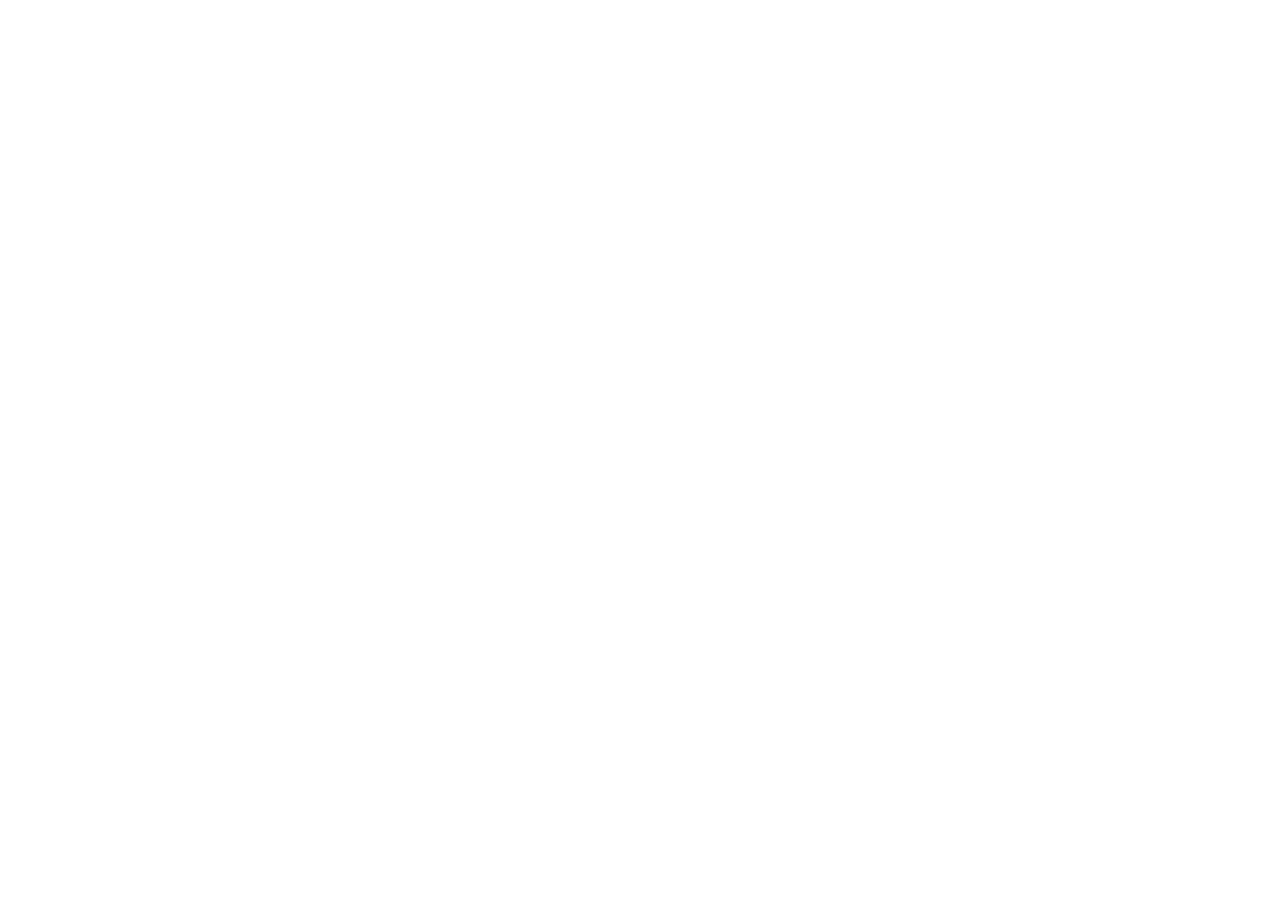
==== index.html @ 4579d7c6 "Set up folder structure, linked files and boilerplates" ====
<!DOCTYPE html>
<html lang="en">
	<head>
		<meta charset="UTF-8" />
		<meta name="viewport" content="width=device-width, initial-scale=1.0" />
		<script src="/scripts/myScript.js"></script>
		<link rel="stylesheet" href="/styles/myStyles.css" />
		<title>Home</title>
	</head>
	<body></body>
</html>
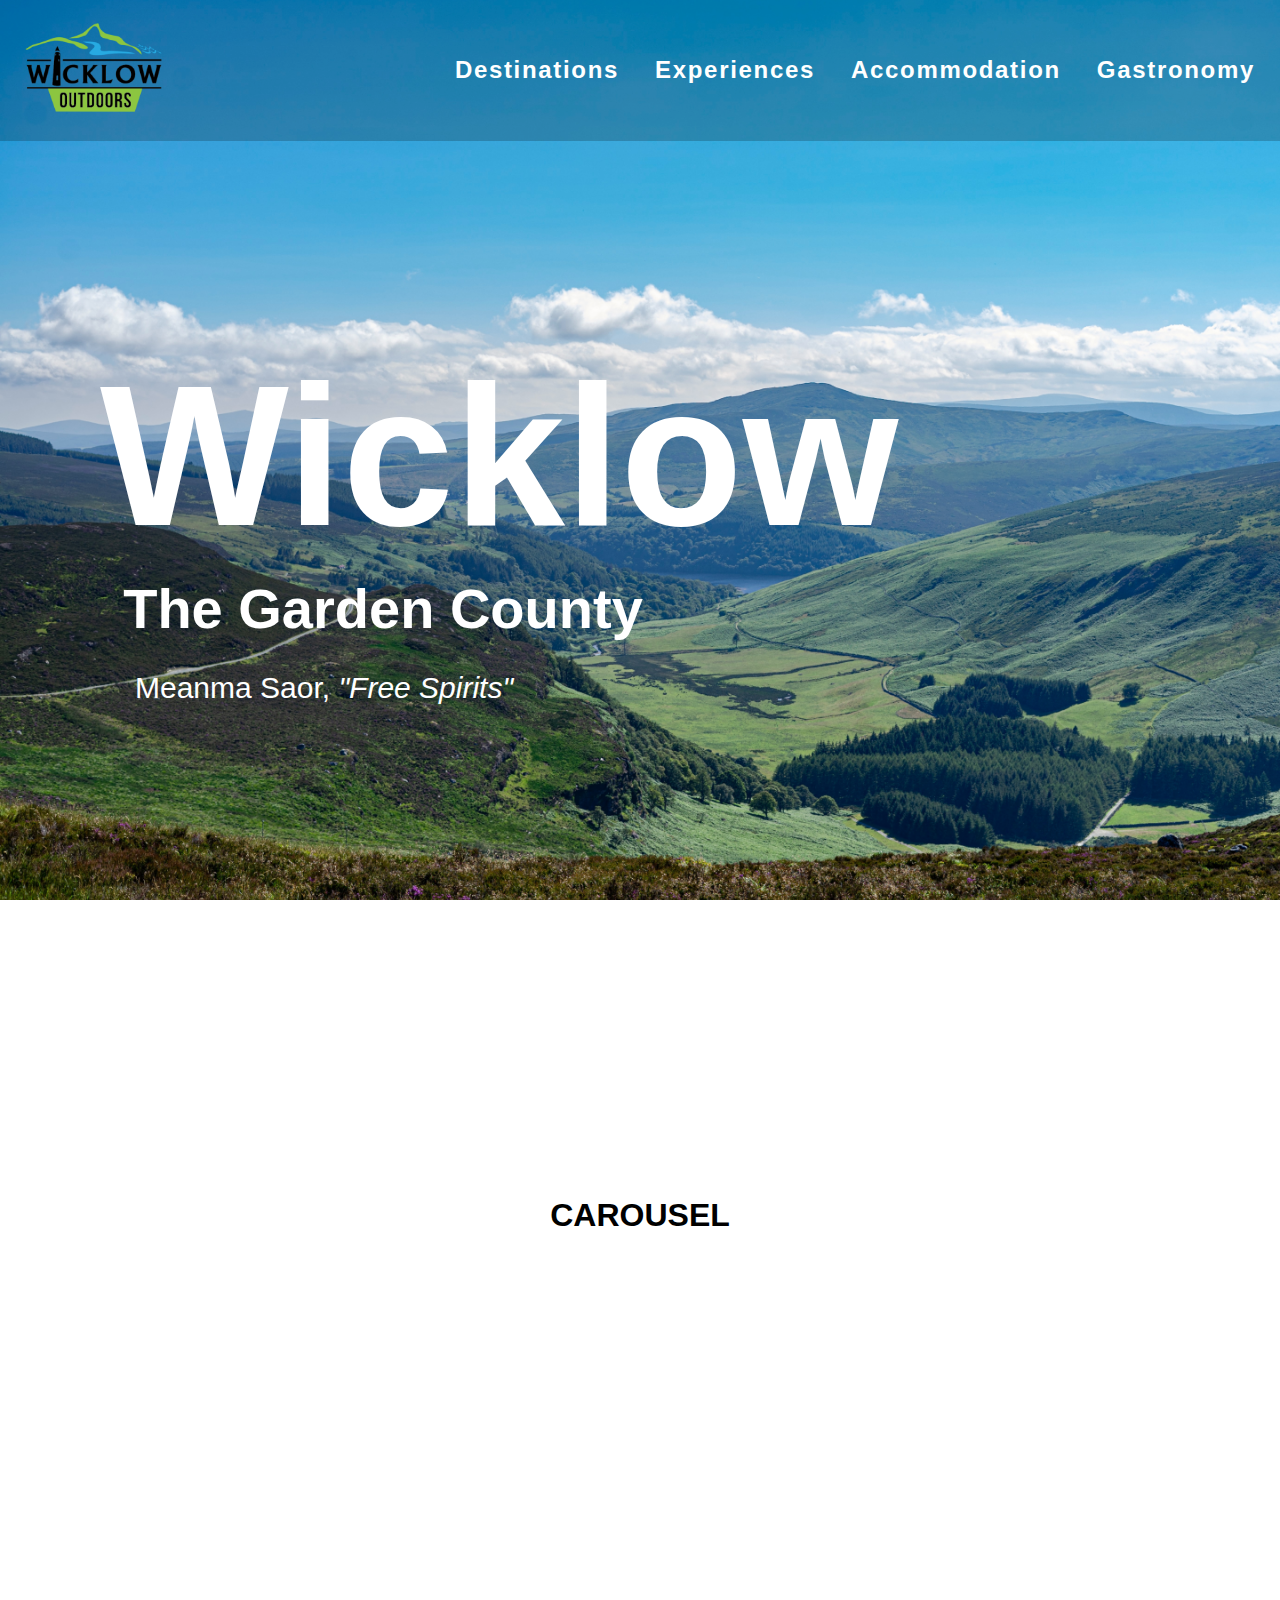
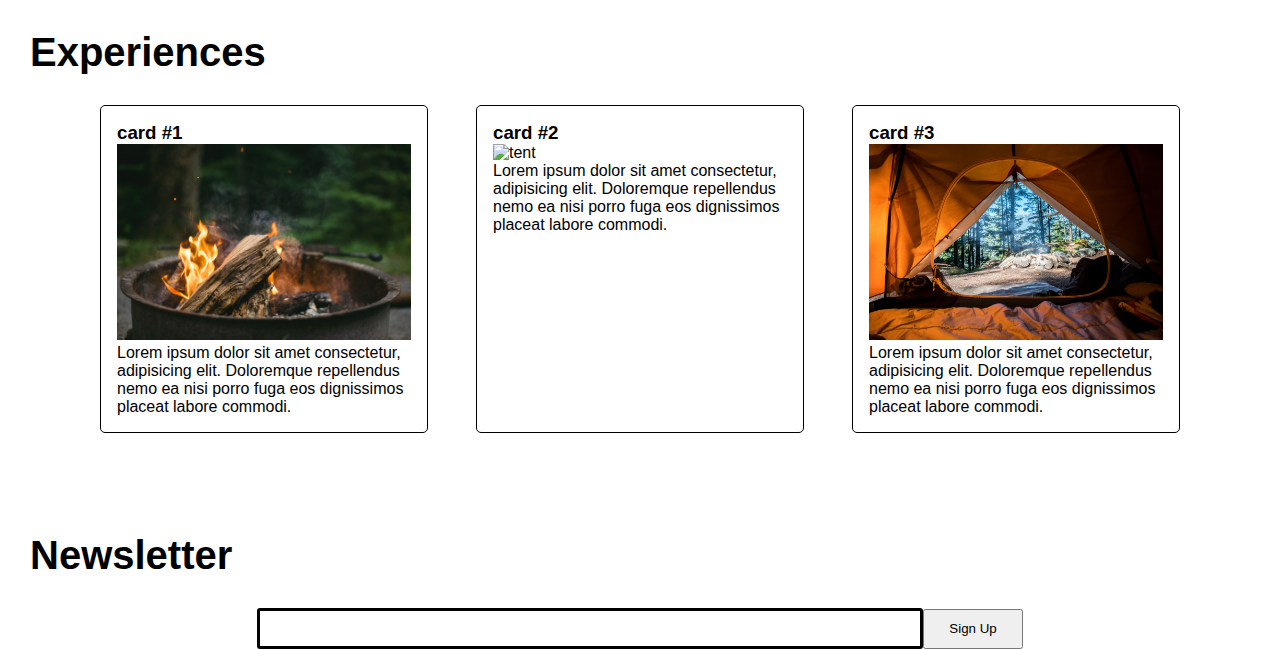
==== commit 839606fc: "added hero and navbar" ====
--- a/index.html
+++ b/index.html
@@ -1,11 +1,69 @@
 <!DOCTYPE html>
 <html lang="en">
-	<head>
-		<meta charset="UTF-8" />
-		<meta name="viewport" content="width=device-width, initial-scale=1.0" />
-		<script src="/scripts/myScript.js"></script>
-		<link rel="stylesheet" href="/styles/myStyles.css" />
-		<title>Home</title>
-	</head>
-	<body></body>
-</html>
+
+<head>
+	<meta charset="UTF-8" />
+	<meta name="viewport" content="width=device-width, initial-scale=1.0" />
+	<script src="/scripts/myScript.js"></script>
+	<link rel="stylesheet" href="/styles/myStyles.css" />
+	<title>Home</title>
+</head>
+
+<body>
+	<div class="hero-image">
+		<header>
+			<nav>
+				<div class="logo">
+					<a href="#"><img src="./images/logo.png" alt="logo"></a>
+				</div>
+				<ul>
+					<li><a href="destinations.html">Destinations</a></li>
+					<li><a href="experiences.html">Experiences</a></li>
+					<li><a href="accommodation.html">Accommodation</a></li>
+					<li><a href="gastronomy.html">Gastronomy</a></li>
+				</ul>
+			</nav>
+
+		</header>
+		<h1 class="wicklow-large">Wicklow</h1>
+		<h2 class="garden-county">The Garden County</h2>
+		<p class="free-spirits">Meanma Saor, <em>"Free Spirits"</em></p>
+	</div>
+
+	<div id="carousel" class="carousel">
+
+		<h1>CAROUSEL</h1>
+	</div>
+	<div id="experiences">
+		<h3>Experiences</h3>
+		<div class="container">
+			<div class="card">
+				<h3>card #1</h3>
+				<img src="./images/fire.jpg" alt="tent" class="card-img">
+				<p>Lorem ipsum dolor sit amet consectetur, adipisicing elit. Doloremque repellendus nemo ea nisi porro
+					fuga eos dignissimos placeat labore commodi.</p>
+			</div>
+			<div class="card">
+				<h3>card #2</h3>
+				<img src="./images/trees.jpg" alt="tent" class="card-img">
+				<p>Lorem ipsum dolor sit amet consectetur, adipisicing elit. Doloremque repellendus nemo ea nisi porro
+					fuga eos dignissimos placeat labore commodi.</p>
+			</div>
+			<div class="card">
+				<h3>card #3</h3>
+				<img src="./images/tent.jpg" alt="tent" class="card-img">
+				<p>Lorem ipsum dolor sit amet consectetur, adipisicing elit. Doloremque repellendus nemo ea nisi porro
+					fuga eos dignissimos placeat labore commodi.</p>
+			</div>
+		</div>
+	</div>
+	<div id="newsletter">
+		<h3>Newsletter</h3>
+		<div class="newsletter-input">
+			<input type="text">
+			<button class="newsletter-btn">Sign Up</button>
+		</div>
+	</div>
+</body>
+
+</html>--- a/styles/myStyles.css
+++ b/styles/myStyles.css
@@ -0,0 +1,253 @@
+* {
+    padding: 0;
+    margin: 0;
+    font-family: Arial, Helvetica, sans-serif;
+    box-sizing: boarder-box;
+}
+
+/* **** Global styles **** */
+a {
+    text-decoration: none;
+}
+
+.red {
+    color: red;
+}
+
+/* **** NAVIGATION BAR **** */
+
+.hero-image {
+    background: url("../images/hero.png");
+    height: 100vh;
+    background-size: cover;
+    background-position: center;
+}
+
+header {
+    width: 100%;
+    /* padding: 1.5em 0 1.5em; */
+    background: rgba(0, 0, 0, 0.2);
+}
+
+nav {
+    display: flex;
+    align-items: center;
+}
+
+.logo img {
+    width: 9.375em;
+
+}
+
+.logo {
+    flex: 1;
+    padding: 1.25em 1.25em;
+}
+
+nav>ul {
+    display: flex;
+    justify-content: flex-end;
+    padding-right: 1.5625em;
+    list-style: none;
+    gap: 2.25em;
+}
+
+nav>ul>li>a {
+    font-size: 1.5em;
+    color: #fff;
+    font-weight: 600;
+    letter-spacing: 0.07em;
+}
+
+nav>ul>li>a:hover {
+    font-size: 1.7em;
+    color: #fff;
+    font-weight: 600;
+    letter-spacing: 0.07em;
+    transition: 0.5s;
+    transform: scale(1.2);
+}
+
+/* **** NAVIGATION BAR **** */
+/* **** HERO TEXT **** */
+.wicklow-large {
+    margin-top: 01em;
+    margin-left: 0.5em;
+    font-size: 12.5em;
+    color: #fff;
+}
+
+.garden-county {
+    margin-top: 0.1em;
+    margin-left: 2.2em;
+    font-size: 3.5em;
+    color: #fff;
+}
+
+.free-spirits {
+    margin-top: 1em;
+    margin-left: 4.5em;
+    font-size: 1.875em;
+    color: #fff;
+}
+
+/* **** HERO TEXT **** */
+/* **** CAROUSEL **** */
+.carousel {
+    display: flex;
+    justify-content: center;
+    align-items: center;
+    height: 70vh;
+}
+
+/* **** experiences **** */
+
+#experiences>h3 {
+    margin-top: 100px;
+    margin-left: 30px;
+    margin-bottom: 30px;
+    font-size: 40px;
+}
+
+.container {
+    display: grid;
+    grid-template-columns: repeat(3, 1fr);
+    grid-auto-rows: auto;
+    grid-gap: 3rem;
+    margin-left: 100px;
+    margin-right: 100px;
+}
+
+.cards {
+    margin: 0 1.25em;
+}
+
+.card {
+    border: 1px solid #000;
+    border-radius: 5px;
+    padding: 1rem;
+}
+
+.card-img {
+    width: 100%;
+
+}
+
+/* **** experiences **** */
+/* **** NEWS LETTER **** */
+
+#newsletter>h3 {
+    margin-top: 100px;
+    margin-left: 30px;
+    margin-bottom: 30px;
+    font-size: 40px;
+
+}
+
+.newsletter-input {
+    display: flex;
+    justify-content: center;
+    align-items: center;
+}
+
+.newsletter-input input {
+    width: 50vw;
+    padding: 10px;
+    border: 3px solid #000;
+    border-radius: 3px;
+}
+
+.newsletter-btn {
+    height: 40px;
+    width: 100px;
+}
+
+/* **** NEWS LETTER **** */
+
+/* **** CAROUSEL **** */
+#carousel>img {
+    max-width: 100%;
+}
+
+.carousel-wrap {
+    position: relative;
+}
+
+.carousel-inner {
+    width: 100%;
+    text-align: center;
+    position: relative;
+    padding: 0;
+    margin: 0;
+}
+
+.carousel-inner .slide {
+    transition: all 0.2s;
+    position: absolute;
+    top: 0;
+    left: 0;
+    right: 0;
+    z-index: 0;
+    text-align: center;
+    padding: 0;
+    transition: all 0.2s ease-in;
+    opacity: 0;
+    visibility: hidden;
+}
+
+.carousel-inner .slide.active {
+    display: block;
+    position: relative;
+    top: unset;
+    left: unset;
+    right: unset;
+    z-index: 1;
+    opacity: 1;
+    visibility: visible;
+}
+
+.next-previous-navigation {
+    display: flex;
+    position: absolute;
+    top: calc(50% - 40px);
+    left: 0;
+    right: 0;
+    z-index: 999999;
+    font-size: 2rem;
+    line-height: 1;
+    user-select: none;
+}
+
+.next-previous-navigation .next,
+.next-previous-navigation .previous {
+    cursor: pointer;
+    padding: 20px 10px;
+    color: #fff;
+}
+
+.next-previous-navigation .next {
+    margin-left: auto;
+}
+
+.next-previous-navigation .previous {
+    margin-right: auto;
+}
+
+.next-previous-navigation .next,
+.next-previous-navigation .previous {
+    width: auto;
+    height: 18px;
+    stroke-width: 1.5px;
+    stroke: currentColor;
+}
+
+.next-previous-navigation .next svg,
+.next-previous-navigation .previous svg {
+    width: auto;
+    height: 35px;
+    stroke-width: 2.5px;
+    stroke: #fff;
+    fill: #fff;
+}
+
+/* **** CAROUSEL **** */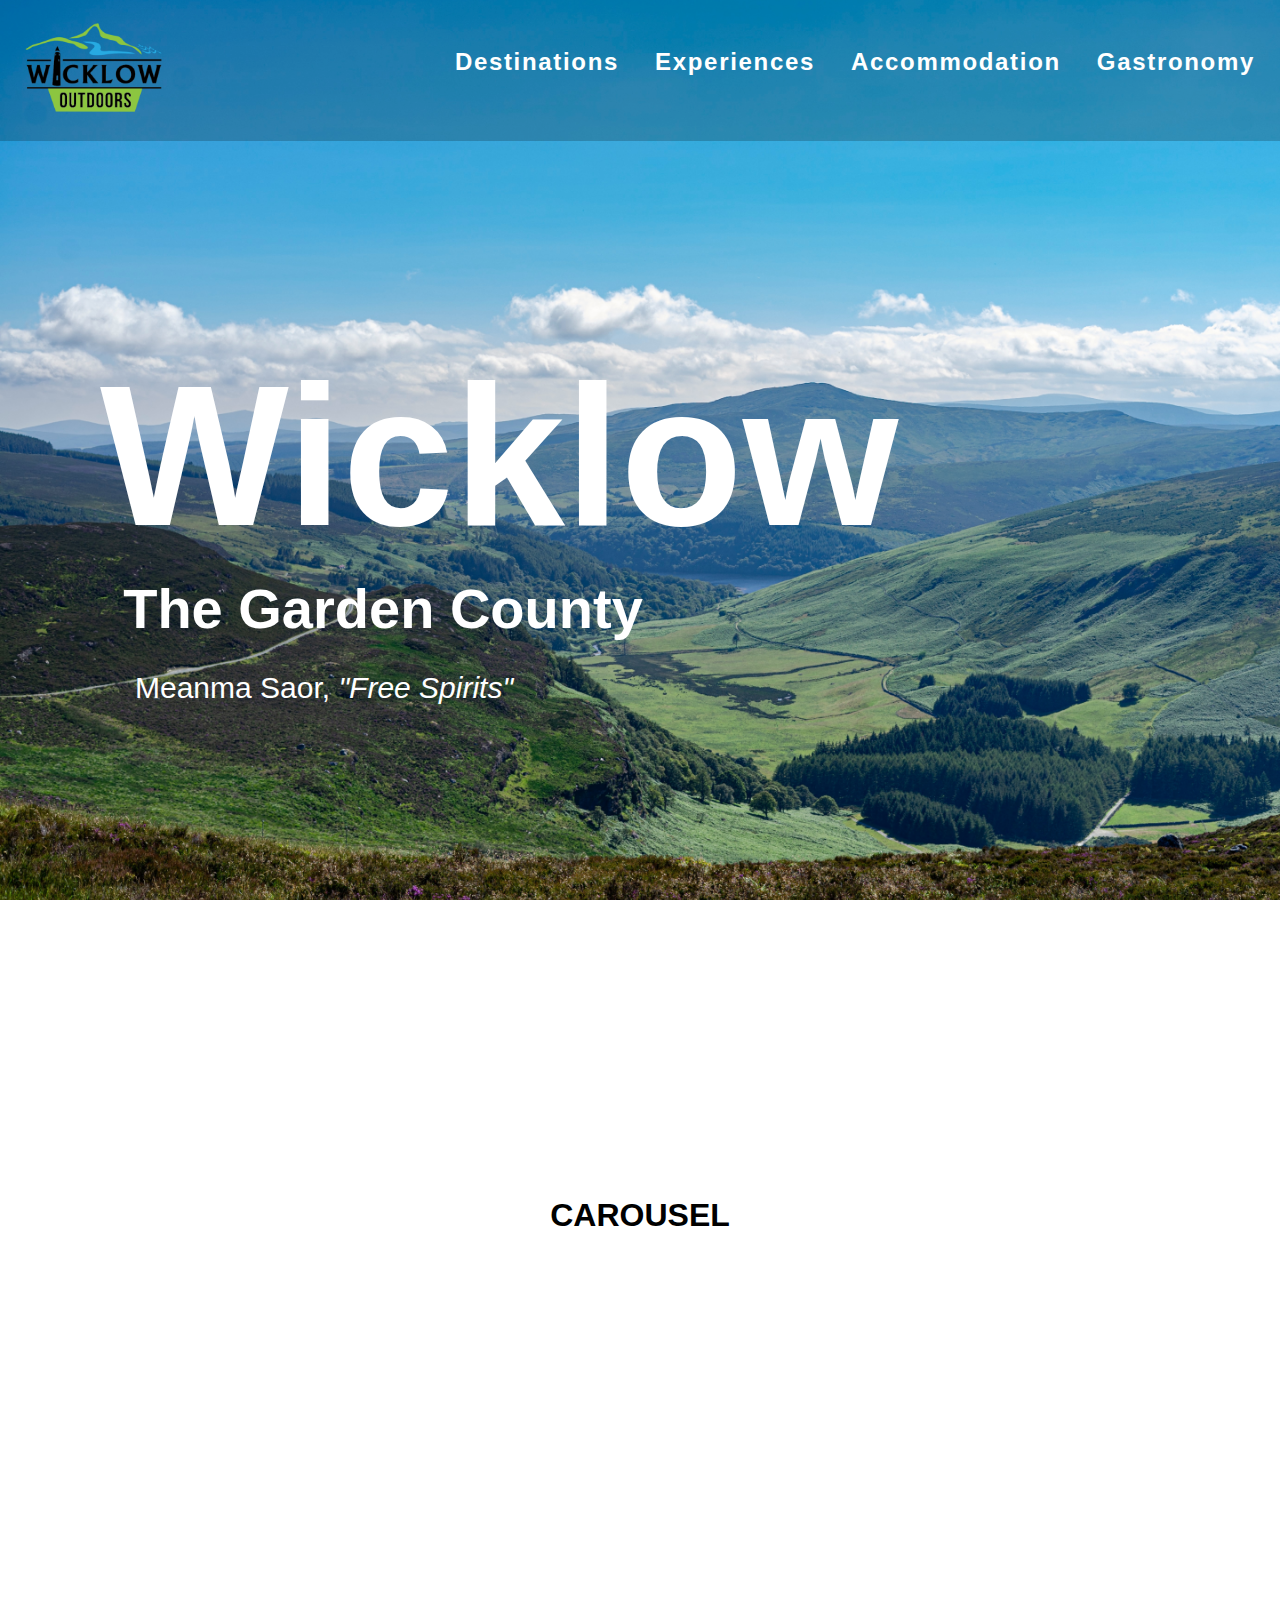
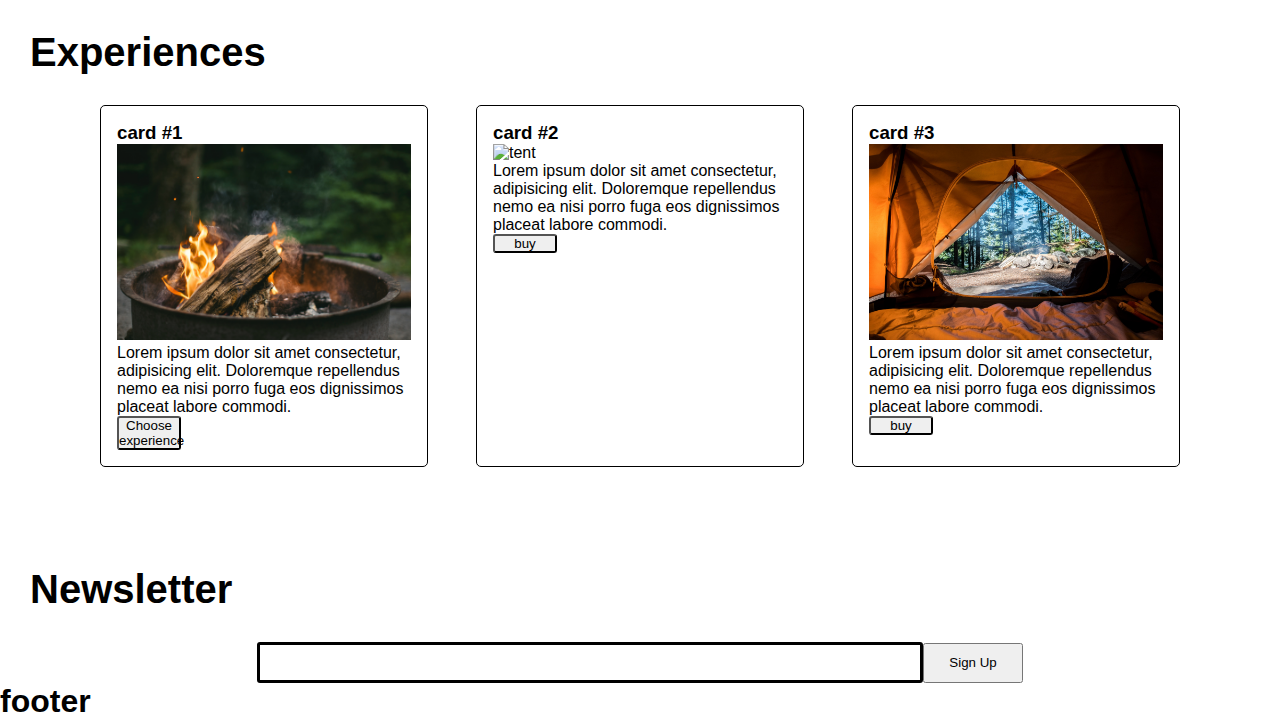
==== commit 40d74d3e: "classwork" ====
--- a/index.html
+++ b/index.html
@@ -42,18 +42,21 @@
 				<img src="./images/fire.jpg" alt="tent" class="card-img">
 				<p>Lorem ipsum dolor sit amet consectetur, adipisicing elit. Doloremque repellendus nemo ea nisi porro
 					fuga eos dignissimos placeat labore commodi.</p>
+				<button class="exp-btn">Choose experience</button>
 			</div>
 			<div class="card">
 				<h3>card #2</h3>
 				<img src="./images/trees.jpg" alt="tent" class="card-img">
 				<p>Lorem ipsum dolor sit amet consectetur, adipisicing elit. Doloremque repellendus nemo ea nisi porro
 					fuga eos dignissimos placeat labore commodi.</p>
+				<button class="exp-btn">buy</button>
 			</div>
 			<div class="card">
 				<h3>card #3</h3>
 				<img src="./images/tent.jpg" alt="tent" class="card-img">
 				<p>Lorem ipsum dolor sit amet consectetur, adipisicing elit. Doloremque repellendus nemo ea nisi porro
 					fuga eos dignissimos placeat labore commodi.</p>
+				<button class="exp-btn">buy</button>
 			</div>
 		</div>
 	</div>
@@ -64,6 +67,9 @@
 			<button class="newsletter-btn">Sign Up</button>
 		</div>
 	</div>
+	<div id="footer">
+		<h1>footer</h1>
+	</div>
 </body>
 
 </html>--- a/styles/myStyles.css
+++ b/styles/myStyles.css
@@ -57,16 +57,30 @@
     color: #fff;
     font-weight: 600;
     letter-spacing: 0.07em;
-}
-
-nav>ul>li>a:hover {
-    font-size: 1.7em;
-    color: #fff;
-    font-weight: 600;
-    letter-spacing: 0.07em;
-    transition: 0.5s;
-    transform: scale(1.2);
-}
+    display: inline-block;
+    position: relative;
+    padding-bottom: 0.7em;
+}
+
+nav>ul>li>a::before {
+    transition: 300ms;
+    height: 5px;
+    content: "";
+    position: absolute;
+    background-color: #fff;
+}
+
+nav>ul>li>a::before {
+    width: 0%;
+    bottom: 10%;
+}
+
+nav>ul>li>a:hover::before {
+    width: 100%;
+}
+
+
+
 
 /* **** NAVIGATION BAR **** */
 /* **** HERO TEXT **** */
@@ -132,6 +146,15 @@
     width: 100%;
 
 }
+
+.exp-btn {
+    color: #000;
+    width: 5vw;
+    border-radius: 3px;
+    text-align: center;
+    text-decoration: none;
+}
+
 
 /* **** experiences **** */
 /* **** NEWS LETTER **** */
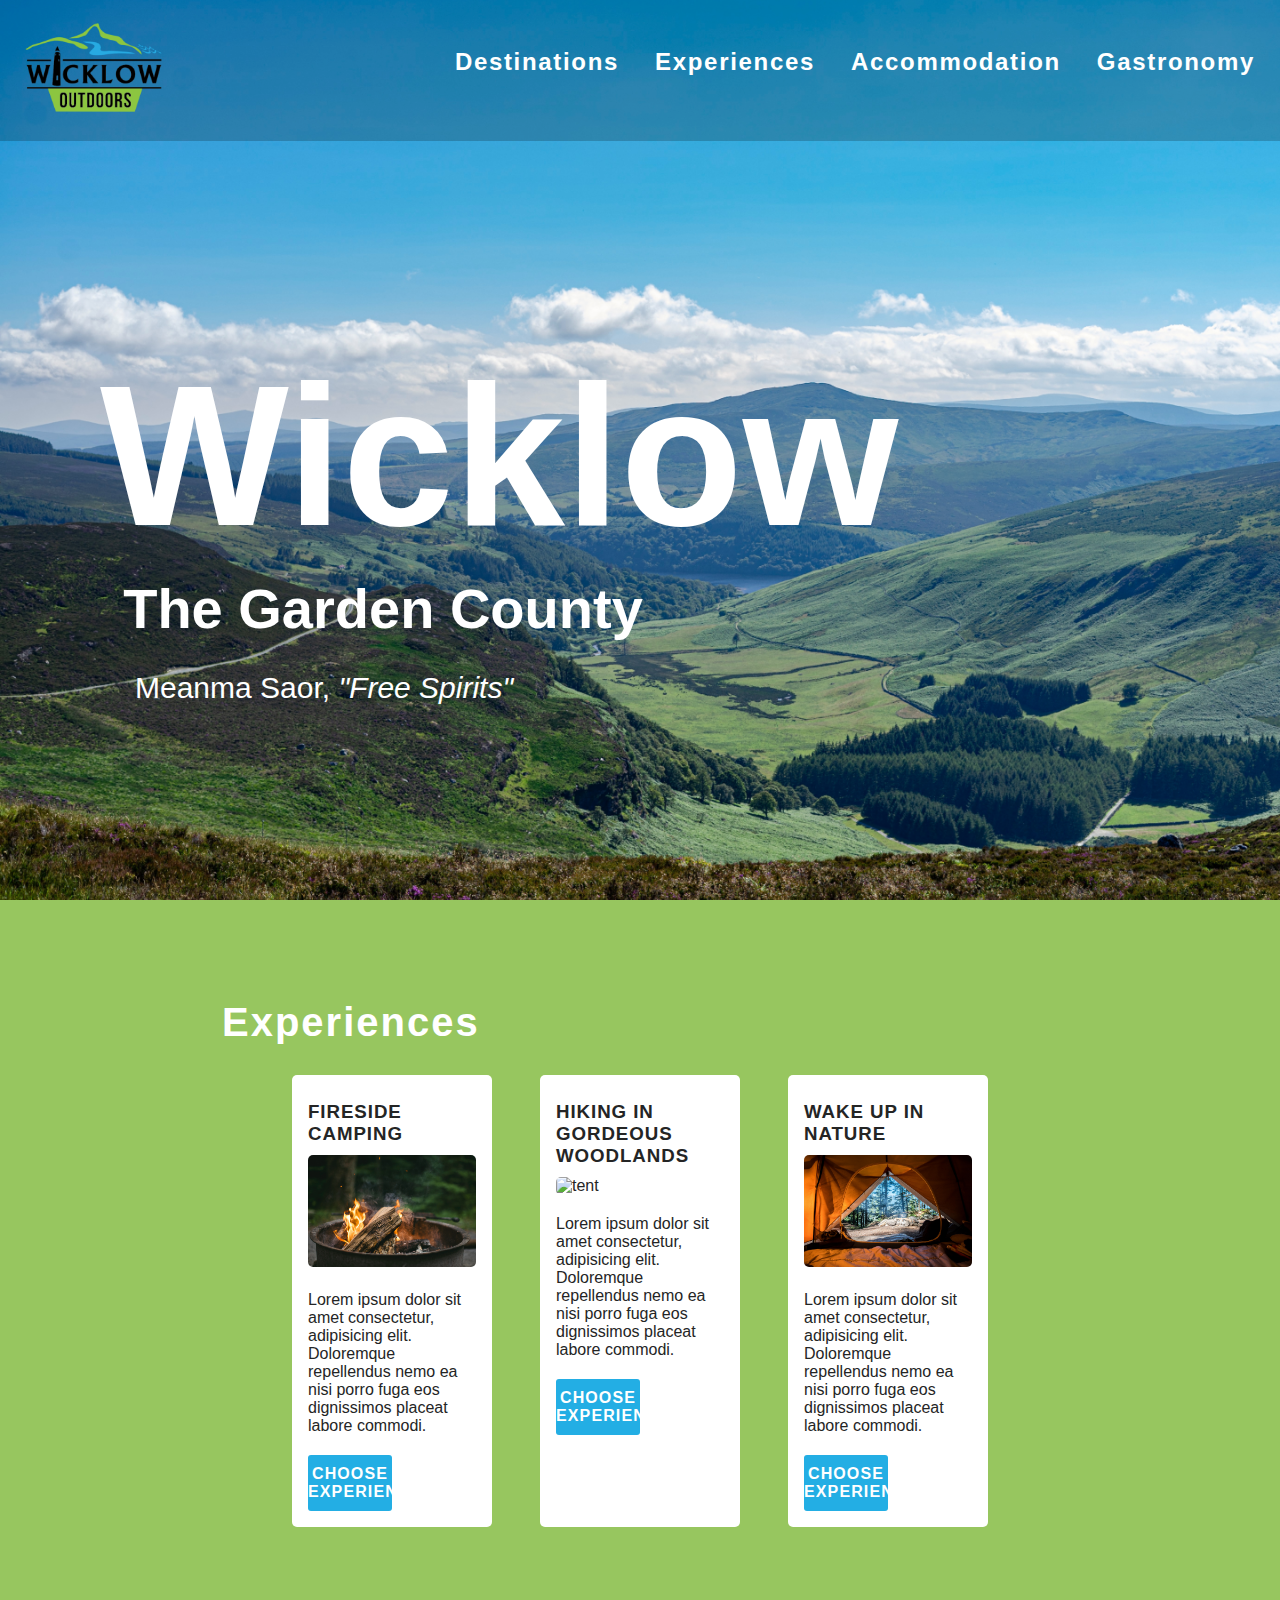
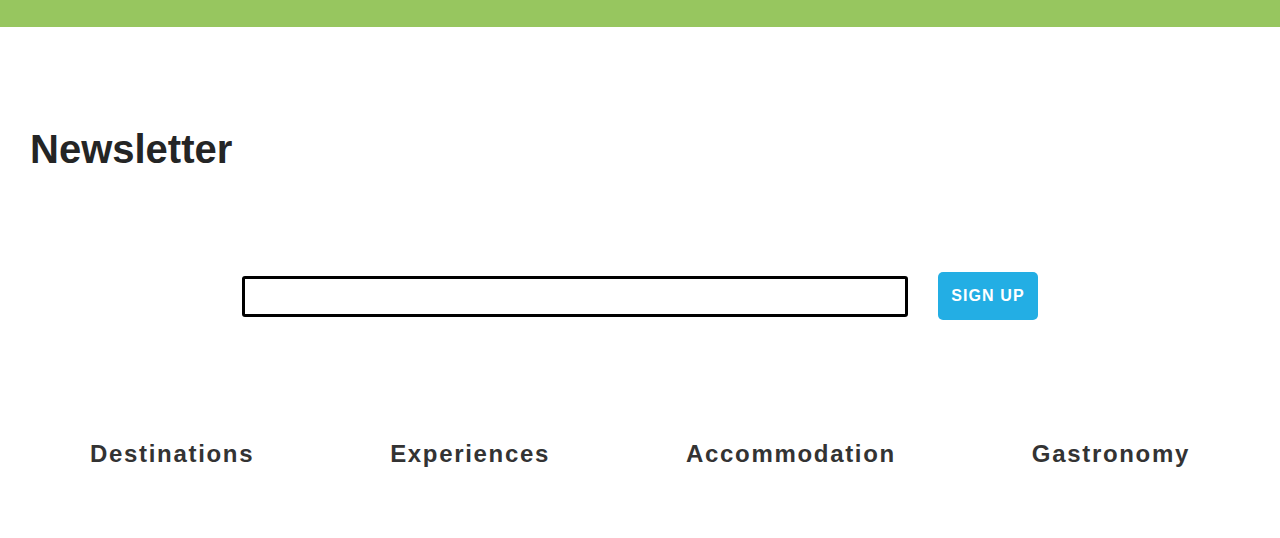
==== commit 905d8120: "90% done" ====
--- a/index.html
+++ b/index.html
@@ -30,45 +30,54 @@
 		<p class="free-spirits">Meanma Saor, <em>"Free Spirits"</em></p>
 	</div>
 
-	<div id="carousel" class="carousel">
 
-		<h1>CAROUSEL</h1>
-	</div>
-	<div id="experiences">
-		<h3>Experiences</h3>
-		<div class="container">
-			<div class="card">
-				<h3>card #1</h3>
-				<img src="./images/fire.jpg" alt="tent" class="card-img">
-				<p>Lorem ipsum dolor sit amet consectetur, adipisicing elit. Doloremque repellendus nemo ea nisi porro
-					fuga eos dignissimos placeat labore commodi.</p>
-				<button class="exp-btn">Choose experience</button>
-			</div>
-			<div class="card">
-				<h3>card #2</h3>
-				<img src="./images/trees.jpg" alt="tent" class="card-img">
-				<p>Lorem ipsum dolor sit amet consectetur, adipisicing elit. Doloremque repellendus nemo ea nisi porro
-					fuga eos dignissimos placeat labore commodi.</p>
-				<button class="exp-btn">buy</button>
-			</div>
-			<div class="card">
-				<h3>card #3</h3>
-				<img src="./images/tent.jpg" alt="tent" class="card-img">
-				<p>Lorem ipsum dolor sit amet consectetur, adipisicing elit. Doloremque repellendus nemo ea nisi porro
-					fuga eos dignissimos placeat labore commodi.</p>
-				<button class="exp-btn">buy</button>
+	<div class="exp-color">
+		<div id="experiences">
+
+			<h3>Experiences</h3>
+			<div class="container">
+				<div class="card">
+					<h3 class="card-header">Fireside camping</h3>
+					<img src="./images/fire.jpg" alt="tent" class="card-img">
+					<p class="card-paragraph">Lorem ipsum dolor sit amet consectetur, adipisicing elit. Doloremque
+						repellendus nemo ea nisi porro
+						fuga eos dignissimos placeat labore commodi.</p>
+					<div class="exp-btn">Choose experience</div>
+				</div>
+				<div class="card">
+					<h3 class="card-header">Hiking in gordeous woodlands</h3>
+					<img src="./images/trees.jpg" alt="tent" class="card-img">
+					<p class="card-paragraph">Lorem ipsum dolor sit amet consectetur, adipisicing elit. Doloremque
+						repellendus nemo ea nisi porro
+						fuga eos dignissimos placeat labore commodi.</p>
+					<div class="exp-btn">Choose experience</div>
+				</div>
+				<div class="card">
+					<h3 class="card-header">Wake up in nature</h3>
+					<img src="./images/tent.jpg" alt="tent" class="card-img">
+					<p class="card-paragraph">Lorem ipsum dolor sit amet consectetur, adipisicing elit. Doloremque
+						repellendus nemo ea nisi porro
+						fuga eos dignissimos placeat labore commodi.</p>
+					<div class="exp-btn">choose experience</div>
+				</div>
 			</div>
 		</div>
+	</div>
 	</div>
 	<div id="newsletter">
 		<h3>Newsletter</h3>
 		<div class="newsletter-input">
 			<input type="text">
-			<button class="newsletter-btn">Sign Up</button>
+			<div class="newsletter-btn">Sign Up</div>
 		</div>
 	</div>
 	<div id="footer">
-		<h1>footer</h1>
+		<ul class="footer">
+			<li><a href="destinations.html" class="footer-links">Destinations</a></li>
+			<li><a href="experiences.html" class="footer-links">Experiences</a></li>
+			<li><a href="accommodation.html" class="footer-links">Accommodation</a></li>
+			<li><a href="gastronomy.html" class="footer-links">Gastronomy</a></li>
+		</ul>
 	</div>
 </body>
 
--- a/styles/myStyles.css
+++ b/styles/myStyles.css
@@ -3,6 +3,12 @@
     margin: 0;
     font-family: Arial, Helvetica, sans-serif;
     box-sizing: boarder-box;
+
+}
+
+
+body {
+    color: #242525;
 }
 
 /* **** Global styles **** */
@@ -79,9 +85,6 @@
     width: 100%;
 }
 
-
-
-
 /* **** NAVIGATION BAR **** */
 /* **** HERO TEXT **** */
 .wicklow-large {
@@ -107,20 +110,27 @@
 
 /* **** HERO TEXT **** */
 /* **** CAROUSEL **** */
-.carousel {
-    display: flex;
-    justify-content: center;
-    align-items: center;
-    height: 70vh;
+.home-img {
+    background: url("../images/home.jpg") cover center center;
+    max-width: 100%;
+    height: auto;
 }
 
 /* **** experiences **** */
 
+
+.exp-color {
+    background-color: #97C65F;
+}
+
 #experiences>h3 {
-    margin-top: 100px;
+    color: #fff;
+    padding-top: 100px;
     margin-left: 30px;
     margin-bottom: 30px;
     font-size: 40px;
+    letter-spacing: 0.05em;
+
 }
 
 .container {
@@ -130,29 +140,47 @@
     grid-gap: 3rem;
     margin-left: 100px;
     margin-right: 100px;
+    padding-bottom: 100px;
 }
 
 .cards {
     margin: 0 1.25em;
 }
 
+.card-header {
+
+    padding: 10px 0 10px;
+    letter-spacing: 0.05em;
+    text-transform: uppercase;
+}
+
+.card-paragraph {
+    padding: 20px 0 20px;
+}
+
 .card {
-    border: 1px solid #000;
+    background-color: #fff;
     border-radius: 5px;
     padding: 1rem;
 }
 
 .card-img {
     width: 100%;
+    border-radius: 5px;
 
 }
 
 .exp-btn {
-    color: #000;
-    width: 5vw;
-    border-radius: 3px;
-    text-align: center;
+    color: #fff;
+    background-color: #23AEE4;
+    width: 50%;
+    padding: 10px 0 10px;
+    border-radius: 3px;
+    text-align: center;
+    font-weight: bold;
+    letter-spacing: 0.07em;
     text-decoration: none;
+    text-transform: uppercase;
 }
 
 
@@ -162,7 +190,7 @@
 #newsletter>h3 {
     margin-top: 100px;
     margin-left: 30px;
-    margin-bottom: 30px;
+    margin-bottom: 100px;
     font-size: 40px;
 
 }
@@ -171,6 +199,7 @@
     display: flex;
     justify-content: center;
     align-items: center;
+    gap: 30px;
 }
 
 .newsletter-input input {
@@ -181,96 +210,471 @@
 }
 
 .newsletter-btn {
-    height: 40px;
+    padding: 15px 0 15px;
     width: 100px;
+    background-color: #23AEE4;
+    border-radius: 5px;
+    text-align: center;
+    text-transform: uppercase;
+    color: #fff;
+    letter-spacing: 0.07em;
+    font-weight: bold;
+
 }
 
 /* **** NEWS LETTER **** */
-
-/* **** CAROUSEL **** */
-#carousel>img {
-    max-width: 100%;
-}
-
-.carousel-wrap {
+/* Footer */
+.footer {
+    display: flex;
+    list-style-type: none;
+    justify-content: space-between;
+    width: 1100px;
+    margin-top: 50px;
+    margin-left: auto;
+    margin-right: auto;
+    padding: 70px 0 70px;
+}
+
+.footer-links {
+    font-size: 1.5em;
+    color: #333;
+    font-weight: 600;
+    letter-spacing: 0.07em;
+    display: inline-block;
     position: relative;
 }
 
-.carousel-inner {
+/* DESTINATIONS PAGE */
+.destinations-img {
+    background: url("../images/destinations-hero.jpg");
+    height: 100vh;
+    background-size: cover;
+    background-position: center;
+}
+
+#destinations {
+    width: 70vw;
+    margin-left: auto;
+    margin-right: auto;
+}
+
+#destinations .destination {
+    color: #242525;
+    margin-top: 100px;
+    margin-left: 30px;
+    margin-bottom: 100px;
+    font-size: 40px;
+    font-weight: bold;
+    letter-spacing: 0.05em;
+}
+
+#destinations .info {
+    display: flex;
+    margin-left: 30px;
+    padding: 10px 0 10px;
+    border-top: 1px #333 solid;
+    border-bottom: 1px #333 solid;
+}
+
+#destinations .info:nth-child(2n - 1) .left {
+    order: 2;
+    padding-left: 20px;
+    padding-right: 0;
+}
+
+
+#destinations .info:nth-child(2n - 1) .right {
+    order: 1;
+}
+
+#destinations .info .left {
+    display: flex;
+    flex-direction: column;
+    justify-content: space-between;
+    width: 50%;
+    padding-right: 20px;
+}
+
+#destinations .info .left>h2 {
+    font-size: 42px;
+    padding: 10px 0 10px;
+}
+
+#destinations .info .left>p {
+    font-size: 24px;
+    line-height: 1.5;
+    padding: 10px 0;
+
+}
+
+#destinations .info .right {
+    background: url("../images/destination01.jpg");
+    background-size: cover;
+    background-position: center;
+    height: 700px;
+    width: 50%;
+}
+
+#destinations .info .right-2 {
+    background: url("../images/destination02.jpg");
+    background-size: cover;
+    background-position: center;
+    height: 700px;
+    width: 50%;
+}
+
+#destinations .info .right-3 {
+    background: url("../images/destination03.jpg");
+    background-size: cover;
+    background-position: center;
+    height: 700px;
+    width: 50%;
+}
+
+#destinations .info .left .destinations-btn {
+    padding: 20px 0;
+    text-align: center;
+    text-transform: uppercase;
+    border: 3px #333 solid;
+    border-radius: 3px;
+    width: 40%;
+    font-weight: bold;
+    letter-spacing: 0.07em;
+}
+
+/* experiences */
+.experiences-img {
+    background: url("../images/experiences-hero.jpg");
+    height: 100vh;
+    background-size: cover;
+    background-position: center;
+}
+
+.exp-img01 {
+    background: url("../images/exp-img01.jpg");
+    height: 70vh;
+    background-size: cover;
+    background-position: center;
+    display: flex;
+    flex-direction: column;
+    align-items: center;
+    justify-content: center;
+}
+
+.exp-text {
+    color: #fff;
+}
+
+.exp-text>h2 {
+    font-size: 70px;
+}
+
+.exp-text>p {
+    font-size: 24px;
+    padding: 10px;
     width: 100%;
-    text-align: center;
-    position: relative;
-    padding: 0;
-    margin: 0;
-}
-
-.carousel-inner .slide {
-    transition: all 0.2s;
-    position: absolute;
-    top: 0;
-    left: 0;
-    right: 0;
-    z-index: 0;
-    text-align: center;
-    padding: 0;
-    transition: all 0.2s ease-in;
-    opacity: 0;
-    visibility: hidden;
-}
-
-.carousel-inner .slide.active {
-    display: block;
-    position: relative;
-    top: unset;
-    left: unset;
-    right: unset;
-    z-index: 1;
-    opacity: 1;
-    visibility: visible;
-}
-
-.next-previous-navigation {
-    display: flex;
-    position: absolute;
-    top: calc(50% - 40px);
-    left: 0;
-    right: 0;
-    z-index: 999999;
-    font-size: 2rem;
-    line-height: 1;
-    user-select: none;
-}
-
-.next-previous-navigation .next,
-.next-previous-navigation .previous {
-    cursor: pointer;
-    padding: 20px 10px;
-    color: #fff;
-}
-
-.next-previous-navigation .next {
+}
+
+.exp-text-btn {
+    color: #242525;
+    text-align: center;
+    padding: 20px 0;
+    background: #fff;
+    border-radius: 3px;
+    width: 30%;
+}
+
+#experiences {
+    width: 70vw;
     margin-left: auto;
-}
-
-.next-previous-navigation .previous {
     margin-right: auto;
 }
 
-.next-previous-navigation .next,
-.next-previous-navigation .previous {
-    width: auto;
-    height: 18px;
-    stroke-width: 1.5px;
-    stroke: currentColor;
-}
-
-.next-previous-navigation .next svg,
-.next-previous-navigation .previous svg {
-    width: auto;
-    height: 35px;
-    stroke-width: 2.5px;
-    stroke: #fff;
-    fill: #fff;
-}
-
-/* **** CAROUSEL **** */+#experiences .experience {
+    color: #242525;
+    margin-top: 10px;
+    margin-left: 30px;
+    margin-bottom: 100px;
+    font-size: 40px;
+    font-weight: bold;
+    letter-spacing: 0.05em;
+
+}
+
+#experiences .exp-info {
+    display: flex;
+    margin-left: 30px;
+    padding: 10px 0 10px;
+    border-top: 1px #333 solid;
+    border-bottom: 1px #333 solid;
+}
+
+#experiences .exp-info .exp-left {
+    display: flex;
+    flex-direction: column;
+    justify-content: space-between;
+    width: 50%;
+    padding-right: 20px;
+}
+
+#experiences .exp-info .exp-left>h2 {
+    font-size: 42px;
+
+}
+
+#experiences .exp-info .exp-left>p {
+    font-size: 24px;
+    line-height: 1.5;
+    padding: 10px 0;
+}
+
+#experiences .exp-info .exp-right {
+    background: url("../images/exp-img02.jpg");
+    background-size: cover;
+    background-position: center;
+    height: 700px;
+    width: 50%;
+}
+
+#experiences .exp-info .exp-left .experiences-btn {
+    padding: 20px 0;
+    text-align: center;
+    text-transform: uppercase;
+    border: 3px #333 solid;
+    border-radius: 3px;
+    width: 40%;
+    font-weight: bold;
+    letter-spacing: 0.07em;
+}
+
+#experiences .exp-info .exp-right-2 {
+    background: url("../images/exp-img03.jpg");
+    background-size: cover;
+    background-position: center;
+    height: 700px;
+    width: 50%;
+}
+
+.exp-img02 {
+    background: url("../images/exp-img04.jpg");
+    height: 70vh;
+    background-size: cover;
+    background-position: center;
+    display: flex;
+    flex-direction: column;
+    align-items: center;
+    justify-content: center;
+    margin: 10px 0;
+}
+
+/* Accommodation */
+
+.accommodation-img {
+    background: url("../images/accommodation-hero.jpg");
+    height: 100vh;
+    background-size: cover;
+    background-position: center;
+}
+
+#accommodation {
+    width: 70vw;
+    margin-left: auto;
+    margin-right: auto;
+}
+
+.accommodation-heading {
+    margin-top: 50px;
+    margin-bottom: 50px;
+    margin-left: 30px;
+}
+
+.accommodation-info {
+    display: flex;
+    margin-left: 30px;
+    padding: 10px 0 10px;
+    border-top: 1px #333 solid;
+    border-bottom: 1px #333 solid;
+}
+
+.accommodation-left {
+    display: flex;
+    flex-direction: column;
+    justify-content: space-between;
+    width: 50%;
+    padding-right: 20px;
+}
+
+.accommodation-left>h2 {
+    font-size: 42px;
+}
+
+.accommodation-left>p {
+    font-size: 24px;
+    line-height: 1.5;
+    padding: 10px 0;
+}
+
+.accommodation-left .accommodation-btn {
+    padding: 20px 0;
+    text-align: center;
+    text-transform: uppercase;
+    border: 3px #333 solid;
+    border-radius: 3px;
+    width: 40%;
+    font-weight: bold;
+    letter-spacing: 0.07em;
+}
+
+.accommodation-right {
+    background: url("../images/accommodation01.jpg");
+    background-size: cover;
+    background-position: center;
+    height: 500px;
+    width: 50%;
+}
+
+.accommodation-right-2 {
+    background: url("../images/accommodation02.jpg");
+    background-size: cover;
+    background-position: center;
+    height: 500px;
+    width: 50%;
+}
+
+.accommodation-right-3 {
+    background: url("../images/accommodation03.jpg");
+    background-size: cover;
+    background-position: center;
+    height: 500px;
+    width: 50%;
+}
+
+.accommodation-right-4 {
+    background: url("../images/accommodation04.jpg");
+    background-size: cover;
+    background-position: center;
+    height: 500px;
+    width: 50%;
+}
+
+
+.gastronomy-img {
+    background: url("../images/gatronomy.jpg");
+    height: 100vh;
+    background-size: cover;
+    background-position: center;
+}
+
+#destinations {
+    width: 70vw;
+    margin-left: auto;
+    margin-right: auto;
+}
+
+#gastronomy {
+    width: 70vw;
+    margin-left: auto;
+    margin-right: auto;
+}
+
+#gastronomy .gastronomy {
+    color: #242525;
+    margin-top: 100px;
+    margin-left: 30px;
+    margin-bottom: 100px;
+    font-size: 40px;
+    font-weight: bold;
+    letter-spacing: 0.05em;
+}
+
+#gastronomy .gastronomy-info {
+    display: flex;
+    margin-left: 30px;
+    padding: 10px 0 10px;
+    border-top: 1px #333 solid;
+    border-bottom: 1px #333 solid;
+}
+
+#gastronomy .gastronomy-info:nth-child(2n - 1) .gastronomy-left {
+    order: 2;
+    padding-left: 20px;
+    padding-right: 0;
+}
+
+
+#gastronomy .gastronomy-info:nth-child(2n - 1) .gastronomy-right {
+    order: 1;
+}
+
+.gastronomy-btn {
+    padding: 20px 0;
+    text-align: center;
+    text-transform: uppercase;
+    border: 3px #333 solid;
+    border-radius: 3px;
+    width: 40%;
+    font-weight: bold;
+    letter-spacing: 0.07em;
+}
+
+.gastronomy-right {
+    background: url("../images/gastronomy02.jpg");
+    background-size: cover;
+    background-position: center;
+    height: 500px;
+    width: 50%;
+}
+
+.gastronomy-right-2 {
+    background: url("../images/gastronomy03.jpg");
+    background-size: cover;
+    background-position: center;
+    height: 500px;
+    width: 50%;
+}
+
+.gastronomy-right-3 {
+    background: url("../images/gastronomy04.jpg");
+    background-size: cover;
+    background-position: center;
+    height: 500px;
+    width: 50%;
+}
+
+.gastronomy-right-4 {
+    background: url("../images/gastronomy05.jpg");
+    background-size: cover;
+    background-position: center;
+    height: 500px;
+    width: 50%;
+}
+
+#gastronomy .gastronomy-info .gastronomy-left {
+    display: flex;
+    flex-direction: column;
+    justify-content: space-between;
+    width: 50%;
+    padding-right: 20px;
+}
+
+#gastronomy .gastronomy-info .gastronomy-left>h2 {
+    font-size: 42px;
+    padding: 10px 0 10px;
+}
+
+#gastronomy .gastronomy-info .gastronomy-left>p {
+    font-size: 24px;
+    line-height: 1.5;
+    padding: 10px 0;
+}
+
+.grastonomy-left .gastronomy-btn {
+    padding: 20px 0;
+    text-align: center;
+    text-transform: uppercase;
+    border: 3px #333 solid;
+    border-radius: 3px;
+    width: 40%;
+    font-weight: bold;
+    letter-spacing: 0.07em;
+}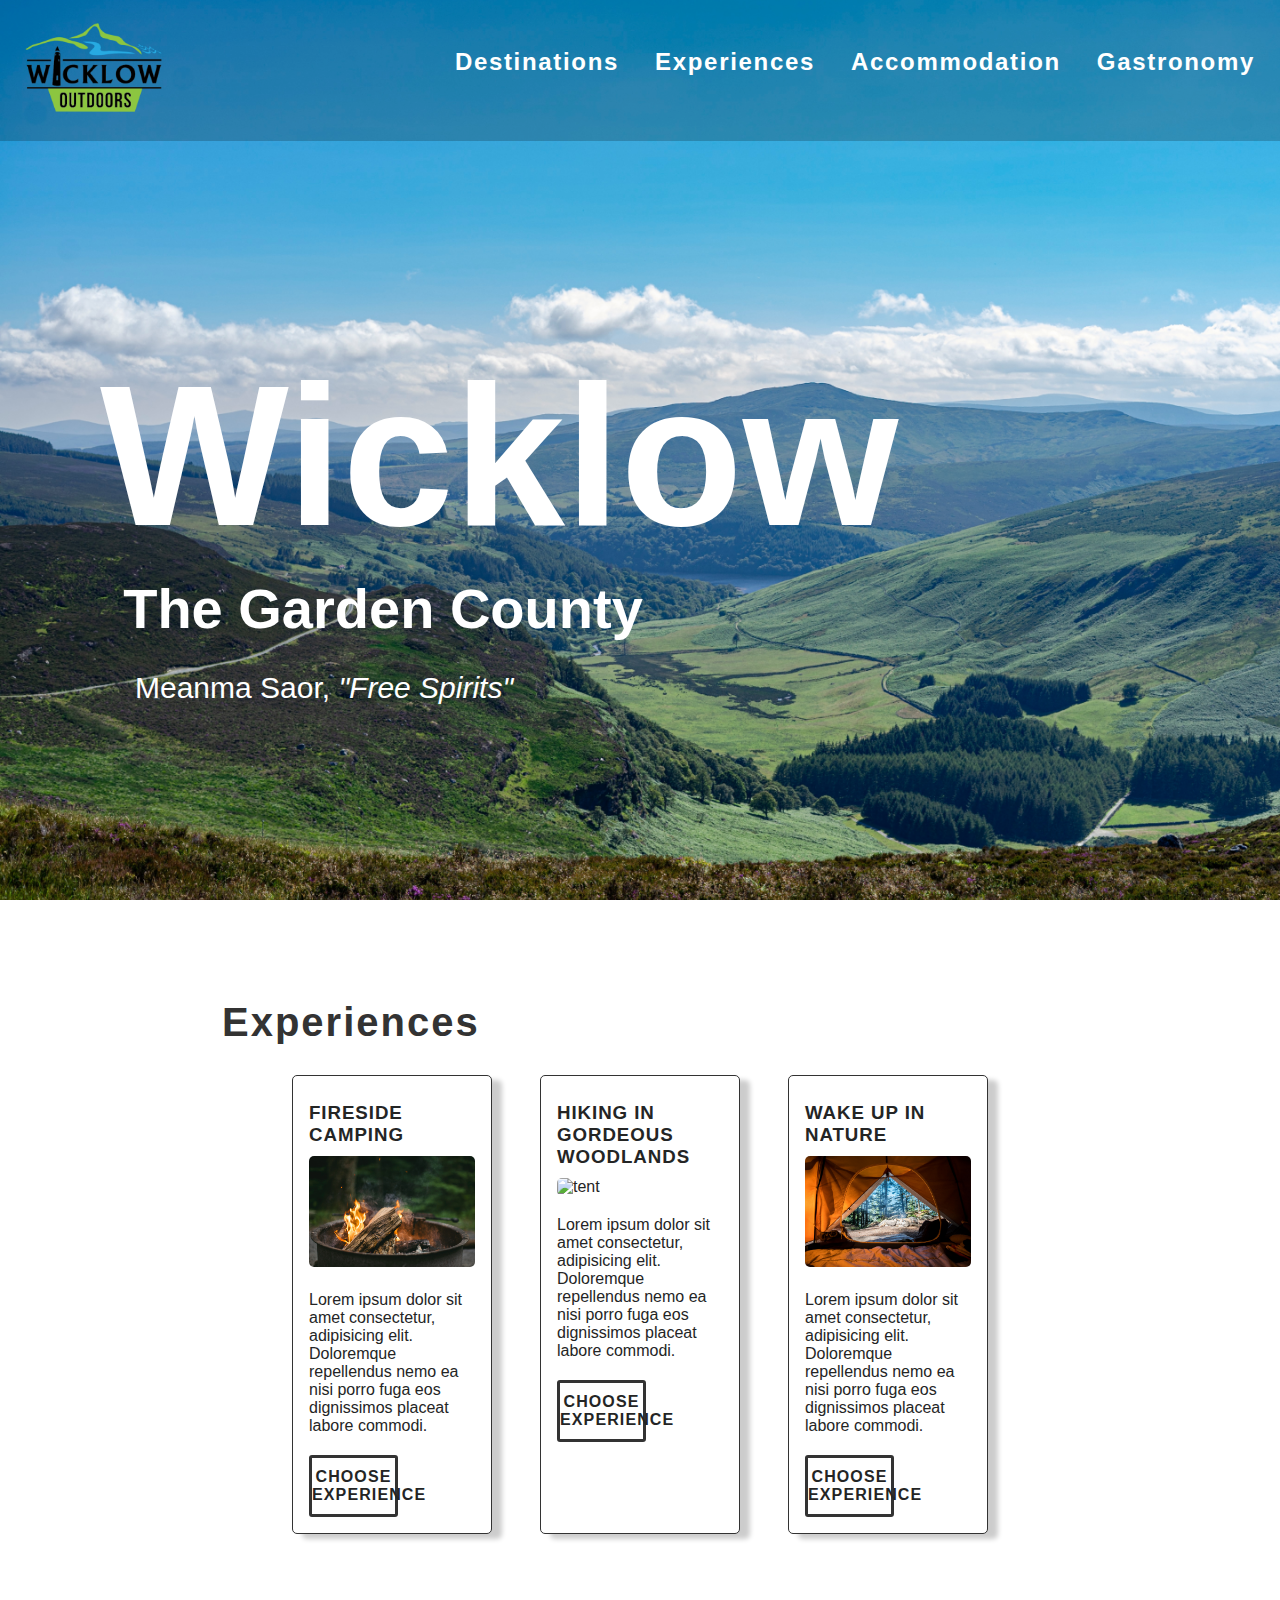
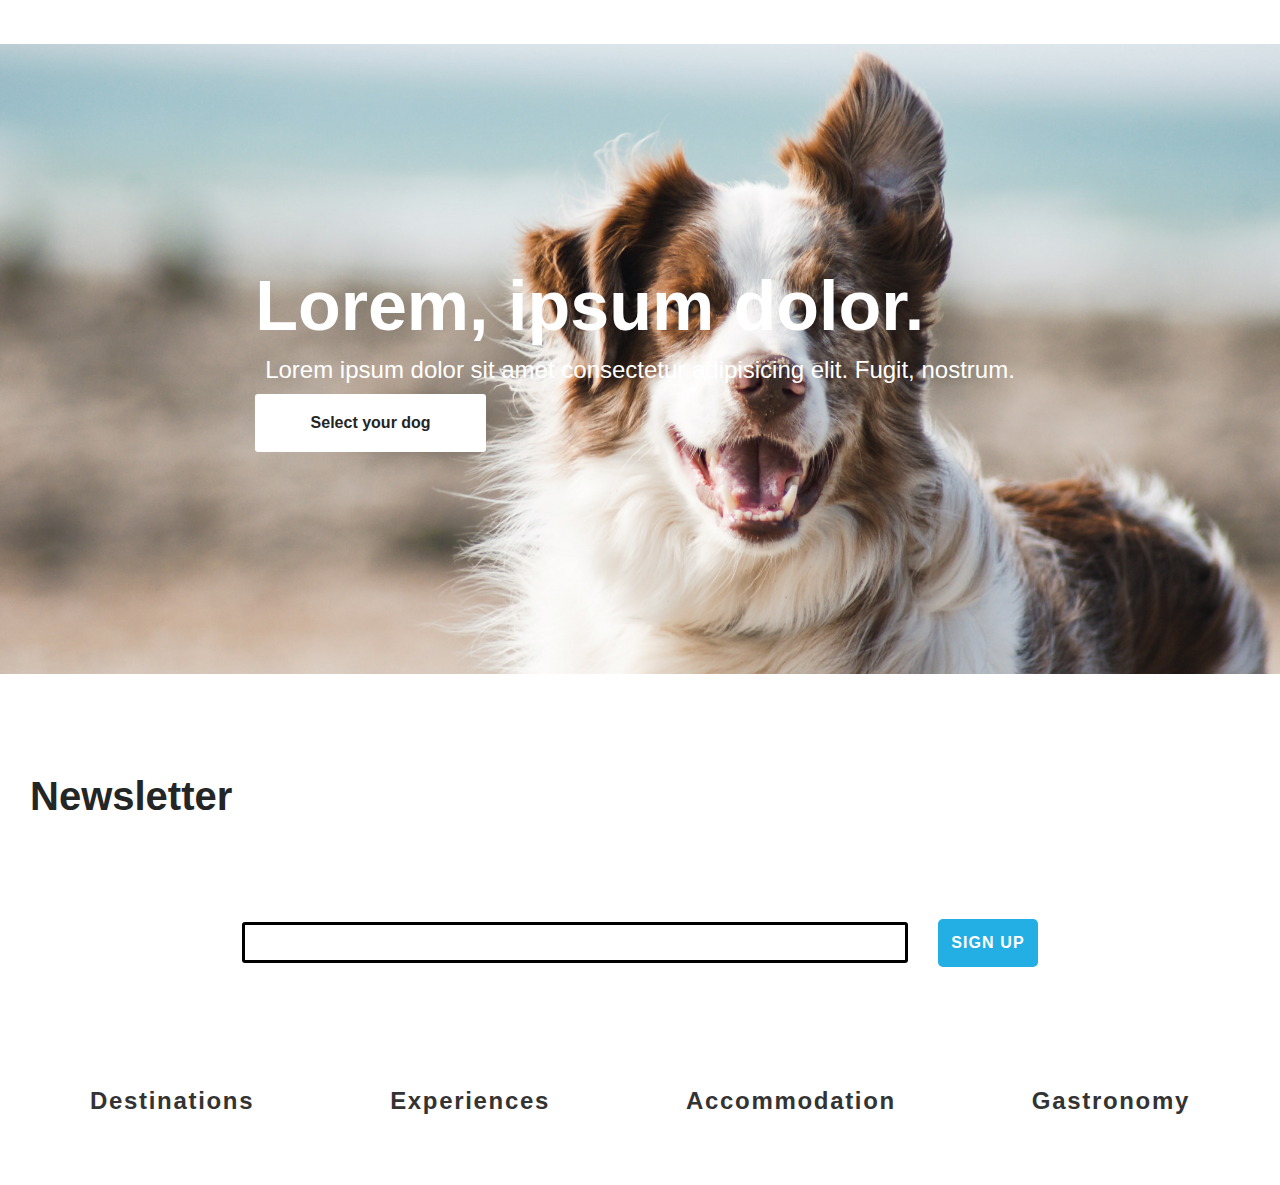
==== commit 1682c4aa: "finito" ====
--- a/index.html
+++ b/index.html
@@ -42,7 +42,7 @@
 					<p class="card-paragraph">Lorem ipsum dolor sit amet consectetur, adipisicing elit. Doloremque
 						repellendus nemo ea nisi porro
 						fuga eos dignissimos placeat labore commodi.</p>
-					<div class="exp-btn">Choose experience</div>
+					<div class="exp-btn"><a href="./cart.html">Choose experience</a></div>
 				</div>
 				<div class="card">
 					<h3 class="card-header">Hiking in gordeous woodlands</h3>
@@ -50,7 +50,7 @@
 					<p class="card-paragraph">Lorem ipsum dolor sit amet consectetur, adipisicing elit. Doloremque
 						repellendus nemo ea nisi porro
 						fuga eos dignissimos placeat labore commodi.</p>
-					<div class="exp-btn">Choose experience</div>
+					<div class="exp-btn"><a href="./cart.html">Choose experience</a></div>
 				</div>
 				<div class="card">
 					<h3 class="card-header">Wake up in nature</h3>
@@ -58,12 +58,22 @@
 					<p class="card-paragraph">Lorem ipsum dolor sit amet consectetur, adipisicing elit. Doloremque
 						repellendus nemo ea nisi porro
 						fuga eos dignissimos placeat labore commodi.</p>
-					<div class="exp-btn">choose experience</div>
+					<div class="exp-btn"><a href="./cart.html">Choose experience</a></div>
 				</div>
 			</div>
 		</div>
 	</div>
 	</div>
+	<section>
+		<div class="home-img02">
+			<div class="exp-text">
+				<h2>Lorem, ipsum dolor.</h2>
+				<p>Lorem ipsum dolor sit amet consectetur adipisicing elit. Fugit, nostrum.</p>
+				<div class="exp-text-btn"><a href="./cart.html">Select your dog</a></div>
+			</div>
+		</div>
+	</section>
+
 	<div id="newsletter">
 		<h3>Newsletter</h3>
 		<div class="newsletter-input">
@@ -71,6 +81,8 @@
 			<div class="newsletter-btn">Sign Up</div>
 		</div>
 	</div>
+
+
 	<div id="footer">
 		<ul class="footer">
 			<li><a href="destinations.html" class="footer-links">Destinations</a></li>
--- a/styles/myStyles.css
+++ b/styles/myStyles.css
@@ -14,6 +14,7 @@
 /* **** Global styles **** */
 a {
     text-decoration: none;
+    color: #242525;
 }
 
 .red {
@@ -119,12 +120,12 @@
 /* **** experiences **** */
 
 
-.exp-color {
+/* .exp-color {
     background-color: #97C65F;
-}
+} */
 
 #experiences>h3 {
-    color: #fff;
+    color: #333;
     padding-top: 100px;
     margin-left: 30px;
     margin-bottom: 30px;
@@ -145,6 +146,7 @@
 
 .cards {
     margin: 0 1.25em;
+
 }
 
 .card-header {
@@ -161,7 +163,9 @@
 .card {
     background-color: #fff;
     border-radius: 5px;
+    border: 1px #333 solid;
     padding: 1rem;
+    box-shadow: 10px 5px 5px rgba(0, 0, 0, 0.2)
 }
 
 .card-img {
@@ -172,10 +176,11 @@
 
 .exp-btn {
     color: #fff;
-    background-color: #23AEE4;
-    width: 50%;
-    padding: 10px 0 10px;
-    border-radius: 3px;
+
+    width: 50%;
+    padding: 10px 0 10px;
+    border-radius: 3px;
+    border: 3px solid #333;
     text-align: center;
     font-weight: bold;
     letter-spacing: 0.07em;
@@ -192,7 +197,6 @@
     margin-left: 30px;
     margin-bottom: 100px;
     font-size: 40px;
-
 }
 
 .newsletter-input {
@@ -378,6 +382,8 @@
 .exp-text-btn {
     color: #242525;
     text-align: center;
+    font-weight: bold;
+
     padding: 20px 0;
     background: #fff;
     border-radius: 3px;
@@ -677,4 +683,16 @@
     width: 40%;
     font-weight: bold;
     letter-spacing: 0.07em;
+}
+
+.home-img02 {
+    background: url("../images/home-img02.jpg");
+    height: 70vh;
+    background-size: cover;
+    background-position: center;
+    display: flex;
+    flex-direction: column;
+    align-items: center;
+    justify-content: center;
+    margin: 10px 0;
 }